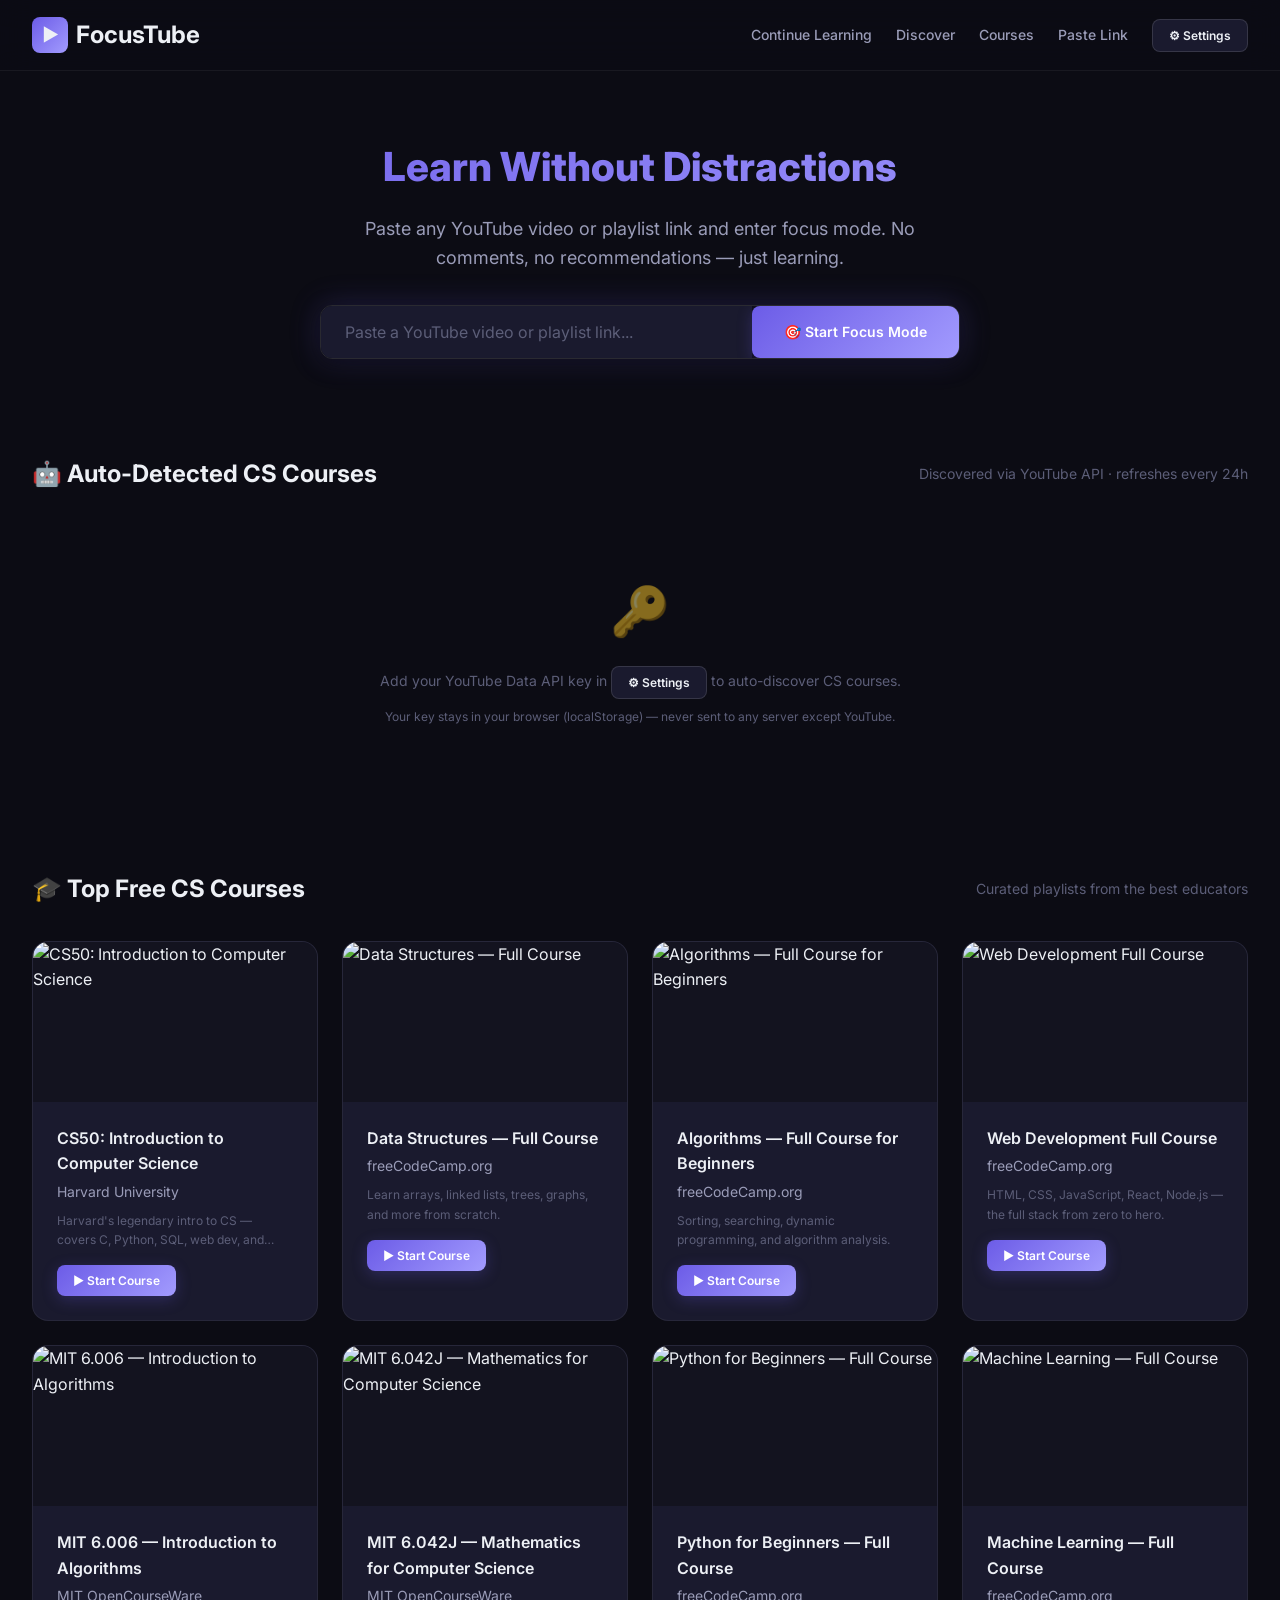
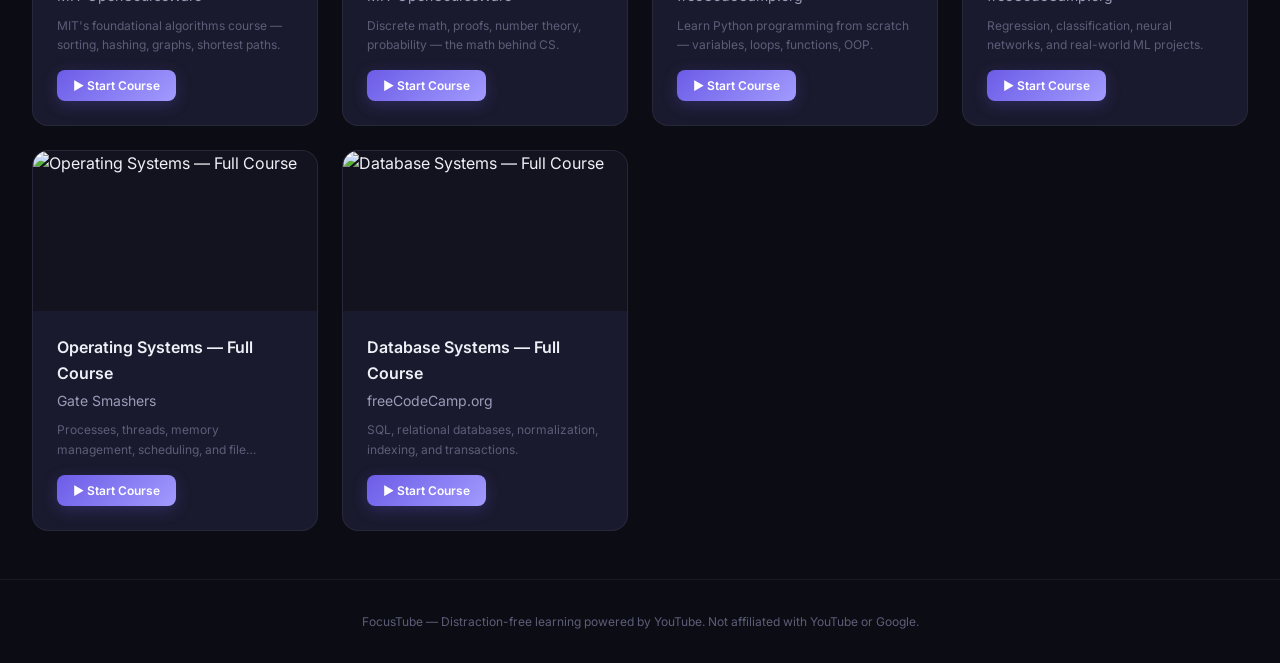
==== player.html @ 4b5ba114 "Initial commit: FocusTube - Distraction-free YouTube CS learning platform" ====
<!DOCTYPE html>
<html lang="en">

<head>
    <meta charset="UTF-8" />
    <meta name="viewport" content="width=device-width, initial-scale=1.0" />
    <title>FocusTube — Player</title>
    <meta name="description" content="Distraction-free YouTube player for focused learning." />
    <link rel="stylesheet" href="styles.css" />
</head>

<body class="player-page">

    <!-- ========== TOP BAR ========== -->
    <header class="player-topbar">
        <a href="index.html" class="back-link">← Back</a>
        <h1 class="player-course-title" id="courseTitle">Loading...</h1>
    </header>

    <!-- ========== MAIN CONTENT ========== -->
    <div class="player-content">

        <!-- Video Panel -->
        <div class="video-panel">
            <div class="video-wrapper">
                <div id="ytPlayer"></div>
            </div>

            <!-- Video Info -->
            <div class="video-info">
                <p class="video-progress-text" id="videoProgressText"></p>
                <div class="player-actions">
                    <button class="btn btn-success btn-sm" id="markCompleteBtn" title="Mark current video as completed">
                        ✓ Mark Complete
                    </button>
                    <button class="btn btn-danger btn-sm" id="restartCourseBtn" title="Reset all progress">
                        ↺ Restart Course
                    </button>
                </div>
            </div>

            <!-- Course Progress Bar -->
            <div class="player-progress-section" id="progressSection">
                <div class="player-progress-label">
                    <span>Course Progress</span>
                    <span id="progressPercent">0%</span>
                </div>
                <div class="player-progress-bar">
                    <div class="player-progress-fill" id="progressFill" style="width: 0%"></div>
                </div>
            </div>
        </div>

        <!-- Playlist Sidebar (hidden for single videos) -->
        <aside class="playlist-sidebar" id="playlistSidebar">
            <div class="sidebar-header">
                <h2 class="sidebar-title" id="sidebarTitle">Playlist</h2>
                <p class="sidebar-count" id="sidebarCount"></p>
            </div>
            <div class="playlist-items" id="playlistItems"></div>
            <div class="shortcuts-hint">
                <span><kbd>Space</kbd> Play/Pause</span>
                <span><kbd>←</kbd> -10s</span>
                <span><kbd>→</kbd> +10s</span>
            </div>
        </aside>
    </div>

    <!-- YouTube IFrame API -->
    <script src="https://www.youtube.com/iframe_api"></script>
    <script src="player.js"></script>
</body>

</html>
---- styles.css ----
/* ============================================================
   FocusTube — Global Styles
   Dark theme, minimal, distraction-free learning aesthetic
   ============================================================ */

/* ---------- Google Fonts ---------- */
@import url('https://fonts.googleapis.com/css2?family=Inter:wght@300;400;500;600;700;800&display=swap');

/* ---------- CSS Custom Properties ---------- */
:root {
  /* Colour palette */
  --bg-primary: #0c0c14;
  --bg-secondary: #13131f;
  --bg-card: #1a1a2e;
  --bg-card-hover: #222240;
  --bg-input: #1a1a2e;
  --bg-sidebar: #111120;

  --accent: #6c5ce7;
  --accent-light: #a29bfe;
  --accent-glow: rgba(108, 92, 231, 0.25);
  --accent-gradient: linear-gradient(135deg, #6c5ce7, #a29bfe);

  --success: #00cec9;
  --success-dim: rgba(0, 206, 201, 0.15);
  --warning: #fdcb6e;
  --danger: #ff7675;

  --text-primary: #edf0f5;
  --text-secondary: #9a9cb8;
  --text-muted: #5c5e78;

  --border: rgba(255, 255, 255, 0.06);
  --border-hover: rgba(255, 255, 255, 0.12);

  /* Spacing */
  --space-xs: 0.25rem;
  --space-sm: 0.5rem;
  --space-md: 1rem;
  --space-lg: 1.5rem;
  --space-xl: 2rem;
  --space-2xl: 3rem;
  --space-3xl: 4rem;

  /* Typography */
  --font-family: 'Inter', -apple-system, BlinkMacSystemFont, 'Segoe UI', sans-serif;
  --font-xs: 0.75rem;
  --font-sm: 0.875rem;
  --font-base: 1rem;
  --font-lg: 1.125rem;
  --font-xl: 1.5rem;
  --font-2xl: 2rem;
  --font-3xl: 2.5rem;

  /* Radii */
  --radius-sm: 8px;
  --radius-md: 12px;
  --radius-lg: 16px;
  --radius-xl: 20px;

  /* Shadows */
  --shadow-sm: 0 2px 8px rgba(0, 0, 0, 0.3);
  --shadow-md: 0 4px 20px rgba(0, 0, 0, 0.4);
  --shadow-lg: 0 8px 40px rgba(0, 0, 0, 0.5);
  --shadow-glow: 0 0 30px var(--accent-glow);

  /* Transitions */
  --transition-fast: 150ms ease;
  --transition-base: 250ms ease;
  --transition-slow: 400ms ease;
}

/* ---------- Reset & Base ---------- */
*,
*::before,
*::after {
  margin: 0;
  padding: 0;
  box-sizing: border-box;
}

html {
  scroll-behavior: smooth;
  -webkit-font-smoothing: antialiased;
  -moz-osx-font-smoothing: grayscale;
}

body {
  font-family: var(--font-family);
  font-size: var(--font-base);
  color: var(--text-primary);
  background: var(--bg-primary);
  line-height: 1.6;
  min-height: 100vh;
}

a {
  color: var(--accent-light);
  text-decoration: none;
  transition: color var(--transition-fast);
}

a:hover {
  color: var(--accent);
}

img {
  max-width: 100%;
  display: block;
}

/* ---------- Scrollbar ---------- */
::-webkit-scrollbar {
  width: 6px;
}

::-webkit-scrollbar-track {
  background: var(--bg-primary);
}

::-webkit-scrollbar-thumb {
  background: var(--text-muted);
  border-radius: 3px;
}

::-webkit-scrollbar-thumb:hover {
  background: var(--text-secondary);
}

/* ============================================================
   LAYOUT
   ============================================================ */

.container {
  max-width: 1280px;
  margin: 0 auto;
  padding: 0 var(--space-xl);
}

/* ---------- Navbar ---------- */
.navbar {
  position: sticky;
  top: 0;
  z-index: 100;
  background: rgba(12, 12, 20, 0.85);
  backdrop-filter: blur(16px);
  -webkit-backdrop-filter: blur(16px);
  border-bottom: 1px solid var(--border);
  padding: var(--space-md) 0;
}

.navbar .container {
  display: flex;
  align-items: center;
  justify-content: space-between;
}

.brand {
  display: flex;
  align-items: center;
  gap: var(--space-sm);
  font-size: var(--font-xl);
  font-weight: 700;
  color: var(--text-primary);
}

.brand-icon {
  width: 36px;
  height: 36px;
  background: var(--accent-gradient);
  border-radius: var(--radius-sm);
  display: flex;
  align-items: center;
  justify-content: center;
  font-size: 18px;
}

.nav-links {
  display: flex;
  align-items: center;
  gap: var(--space-lg);
  list-style: none;
}

.nav-links a {
  color: var(--text-secondary);
  font-size: var(--font-sm);
  font-weight: 500;
  transition: color var(--transition-fast);
}

.nav-links a:hover {
  color: var(--text-primary);
}

/* ---------- Hero / Paste Section ---------- */
.hero {
  text-align: center;
  padding: var(--space-3xl) 0 var(--space-2xl);
}

.hero h1 {
  font-size: var(--font-3xl);
  font-weight: 800;
  margin-bottom: var(--space-md);
  background: var(--accent-gradient);
  -webkit-background-clip: text;
  -webkit-text-fill-color: transparent;
  background-clip: text;
}

.hero p {
  color: var(--text-secondary);
  font-size: var(--font-lg);
  max-width: 550px;
  margin: 0 auto var(--space-xl);
}

.input-group {
  display: flex;
  max-width: 640px;
  margin: 0 auto;
  gap: 0;
  border-radius: var(--radius-md);
  overflow: hidden;
  box-shadow: var(--shadow-md), var(--shadow-glow);
  border: 1px solid var(--border-hover);
  transition: border-color var(--transition-base);
}

.input-group:focus-within {
  border-color: var(--accent);
}

.input-group input {
  flex: 1;
  padding: var(--space-md) var(--space-lg);
  font-size: var(--font-base);
  font-family: var(--font-family);
  background: var(--bg-input);
  color: var(--text-primary);
  border: none;
  outline: none;
}

.input-group input::placeholder {
  color: var(--text-muted);
}

/* ---------- Buttons ---------- */
.btn {
  display: inline-flex;
  align-items: center;
  justify-content: center;
  gap: var(--space-sm);
  padding: var(--space-md) var(--space-xl);
  font-family: var(--font-family);
  font-size: var(--font-sm);
  font-weight: 600;
  border: none;
  border-radius: var(--radius-sm);
  cursor: pointer;
  transition: all var(--transition-base);
  white-space: nowrap;
}

.btn-primary {
  background: var(--accent-gradient);
  color: #fff;
  box-shadow: 0 4px 15px var(--accent-glow);
}

.btn-primary:hover {
  transform: translateY(-2px);
  box-shadow: 0 6px 25px var(--accent-glow);
}

.btn-secondary {
  background: var(--bg-card);
  color: var(--text-primary);
  border: 1px solid var(--border-hover);
}

.btn-secondary:hover {
  background: var(--bg-card-hover);
  border-color: var(--accent);
}

.btn-sm {
  padding: var(--space-sm) var(--space-md);
  font-size: var(--font-xs);
}

.btn-danger {
  background: rgba(255, 118, 117, 0.15);
  color: var(--danger);
  border: 1px solid rgba(255, 118, 117, 0.25);
}

.btn-danger:hover {
  background: rgba(255, 118, 117, 0.25);
}

.btn-success {
  background: rgba(0, 206, 201, 0.15);
  color: var(--success);
  border: 1px solid rgba(0, 206, 201, 0.25);
}

.btn-success:hover {
  background: rgba(0, 206, 201, 0.25);
}

/* ---------- Sections ---------- */
.section {
  padding: var(--space-2xl) 0;
}

.section-header {
  display: flex;
  align-items: center;
  justify-content: space-between;
  margin-bottom: var(--space-xl);
}

.section-title {
  font-size: var(--font-xl);
  font-weight: 700;
  color: var(--text-primary);
}

.section-subtitle {
  font-size: var(--font-sm);
  color: var(--text-muted);
}

/* ---------- Course Grid ---------- */
.course-grid {
  display: grid;
  grid-template-columns: repeat(auto-fill, minmax(280px, 1fr));
  gap: var(--space-lg);
}

/* ---------- Card ---------- */
.card {
  background: var(--bg-card);
  border: 1px solid var(--border);
  border-radius: var(--radius-lg);
  overflow: hidden;
  transition: all var(--transition-base);
  cursor: pointer;
}

.card:hover {
  transform: translateY(-4px);
  border-color: var(--border-hover);
  box-shadow: var(--shadow-md);
}

.card-thumb {
  position: relative;
  width: 100%;
  aspect-ratio: 16 / 9;
  overflow: hidden;
  background: var(--bg-secondary);
}

.card-thumb img {
  width: 100%;
  height: 100%;
  object-fit: cover;
  transition: transform var(--transition-slow);
}

.card:hover .card-thumb img {
  transform: scale(1.05);
}

.card-body {
  padding: var(--space-lg);
}

.card-title {
  font-size: var(--font-base);
  font-weight: 600;
  color: var(--text-primary);
  margin-bottom: var(--space-xs);
  display: -webkit-box;
  -webkit-line-clamp: 2;
  -webkit-box-orient: vertical;
  overflow: hidden;
}

.card-channel {
  font-size: var(--font-sm);
  color: var(--text-secondary);
  margin-bottom: var(--space-sm);
}

.card-description {
  font-size: var(--font-xs);
  color: var(--text-muted);
  margin-bottom: var(--space-md);
  display: -webkit-box;
  -webkit-line-clamp: 2;
  -webkit-box-orient: vertical;
  overflow: hidden;
}

.card-footer {
  display: flex;
  align-items: center;
  justify-content: space-between;
  gap: var(--space-sm);
}

/* ---------- Progress Bar ---------- */
.progress-bar-container {
  width: 100%;
  height: 6px;
  background: rgba(255, 255, 255, 0.06);
  border-radius: 3px;
  overflow: hidden;
  margin-top: var(--space-sm);
}

.progress-bar-fill {
  height: 100%;
  background: var(--accent-gradient);
  border-radius: 3px;
  transition: width var(--transition-slow);
}

.progress-text {
  font-size: var(--font-xs);
  color: var(--text-secondary);
  margin-top: var(--space-xs);
}

/* ---------- Continue Learning Card ---------- */
.continue-card {
  display: flex;
  align-items: center;
  background: var(--bg-card);
  border: 1px solid var(--border);
  border-radius: var(--radius-md);
  overflow: hidden;
  transition: all var(--transition-base);
}

.continue-card:hover {
  border-color: var(--border-hover);
  box-shadow: var(--shadow-sm);
}

.continue-card .card-thumb {
  width: 200px;
  min-width: 200px;
  aspect-ratio: 16 / 9;
}

.continue-card .card-body {
  flex: 1;
  padding: var(--space-md) var(--space-lg);
}

.continue-card .card-footer {
  padding: 0 var(--space-lg) var(--space-md);
}

/* ============================================================
   PLAYER PAGE
   ============================================================ */

.player-page {
  display: flex;
  flex-direction: column;
  min-height: 100vh;
}

/* Top bar */
.player-topbar {
  display: flex;
  align-items: center;
  gap: var(--space-md);
  padding: var(--space-md) var(--space-xl);
  background: var(--bg-secondary);
  border-bottom: 1px solid var(--border);
}

.back-link {
  display: inline-flex;
  align-items: center;
  gap: var(--space-xs);
  color: var(--text-secondary);
  font-size: var(--font-sm);
  font-weight: 500;
}

.back-link:hover {
  color: var(--accent-light);
}

.player-course-title {
  font-size: var(--font-lg);
  font-weight: 600;
  color: var(--text-primary);
  flex: 1;
  white-space: nowrap;
  overflow: hidden;
  text-overflow: ellipsis;
}

/* Main content area */
.player-content {
  display: flex;
  flex: 1;
  overflow: hidden;
}

/* Video panel */
.video-panel {
  flex: 1;
  display: flex;
  flex-direction: column;
  padding: var(--space-lg);
  min-width: 0;
}

.video-wrapper {
  position: relative;
  width: 100%;
  padding-bottom: 56.25%;
  /* 16:9 */
  background: #000;
  border-radius: var(--radius-md);
  overflow: hidden;
  box-shadow: var(--shadow-lg);
}

.video-wrapper iframe {
  position: absolute;
  top: 0;
  left: 0;
  width: 100%;
  height: 100%;
  border: none;
}

.video-info {
  margin-top: var(--space-lg);
  display: flex;
  align-items: center;
  justify-content: space-between;
  flex-wrap: wrap;
  gap: var(--space-md);
}

.video-progress-text {
  font-size: var(--font-sm);
  color: var(--text-secondary);
}

.video-progress-text span {
  color: var(--accent-light);
  font-weight: 600;
}

.player-actions {
  display: flex;
  gap: var(--space-sm);
  flex-wrap: wrap;
}

.player-progress-section {
  margin-top: var(--space-md);
}

.player-progress-label {
  display: flex;
  align-items: center;
  justify-content: space-between;
  font-size: var(--font-sm);
  color: var(--text-secondary);
  margin-bottom: var(--space-xs);
}

.player-progress-bar {
  width: 100%;
  height: 8px;
  background: rgba(255, 255, 255, 0.06);
  border-radius: 4px;
  overflow: hidden;
}

.player-progress-fill {
  height: 100%;
  background: var(--accent-gradient);
  border-radius: 4px;
  transition: width var(--transition-base);
}

/* Playlist sidebar */
.playlist-sidebar {
  width: 380px;
  min-width: 380px;
  background: var(--bg-sidebar);
  border-left: 1px solid var(--border);
  display: flex;
  flex-direction: column;
  overflow: hidden;
}

.sidebar-header {
  padding: var(--space-lg);
  border-bottom: 1px solid var(--border);
}

.sidebar-title {
  font-size: var(--font-base);
  font-weight: 600;
  color: var(--text-primary);
  margin-bottom: var(--space-xs);
}

.sidebar-count {
  font-size: var(--font-xs);
  color: var(--text-muted);
}

.playlist-items {
  flex: 1;
  overflow-y: auto;
  padding: var(--space-sm) 0;
}

.playlist-item {
  display: flex;
  align-items: center;
  gap: var(--space-md);
  padding: var(--space-sm) var(--space-lg);
  cursor: pointer;
  transition: background var(--transition-fast);
  border-left: 3px solid transparent;
}

.playlist-item:hover {
  background: rgba(255, 255, 255, 0.03);
}

.playlist-item.active {
  background: rgba(108, 92, 231, 0.1);
  border-left-color: var(--accent);
}

.playlist-item.completed .item-title {
  color: var(--text-muted);
}

.item-index {
  font-size: var(--font-xs);
  color: var(--text-muted);
  min-width: 24px;
  text-align: center;
}

.item-check {
  color: var(--success);
  font-size: var(--font-sm);
}

.item-title {
  font-size: var(--font-sm);
  color: var(--text-secondary);
  flex: 1;
  display: -webkit-box;
  -webkit-line-clamp: 2;
  -webkit-box-orient: vertical;
  overflow: hidden;
}

.playlist-item.active .item-title {
  color: var(--text-primary);
  font-weight: 500;
}

/* Keyboard shortcuts tooltip */
.shortcuts-hint {
  padding: var(--space-md) var(--space-lg);
  border-top: 1px solid var(--border);
  font-size: var(--font-xs);
  color: var(--text-muted);
  display: flex;
  flex-wrap: wrap;
  gap: var(--space-sm);
}

.shortcuts-hint kbd {
  background: var(--bg-card);
  padding: 2px 6px;
  border-radius: 4px;
  font-family: var(--font-family);
  font-size: 11px;
  border: 1px solid var(--border-hover);
  color: var(--text-secondary);
}

/* ============================================================
   UTILITIES
   ============================================================ */

.hidden {
  display: none !important;
}

.fade-in {
  animation: fadeIn var(--transition-slow) ease both;
}

@keyframes fadeIn {
  from {
    opacity: 0;
    transform: translateY(10px);
  }

  to {
    opacity: 1;
    transform: translateY(0);
  }
}

.text-muted {
  color: var(--text-muted);
}

/* Toast notification */
.toast {
  position: fixed;
  bottom: var(--space-xl);
  right: var(--space-xl);
  background: var(--bg-card);
  border: 1px solid var(--border-hover);
  border-radius: var(--radius-md);
  padding: var(--space-md) var(--space-lg);
  color: var(--text-primary);
  font-size: var(--font-sm);
  box-shadow: var(--shadow-lg);
  z-index: 1000;
  animation: slideInUp 300ms ease;
}

@keyframes slideInUp {
  from {
    opacity: 0;
    transform: translateY(20px);
  }

  to {
    opacity: 1;
    transform: translateY(0);
  }
}

/* Empty state */
.empty-state {
  text-align: center;
  padding: var(--space-2xl) var(--space-xl);
  color: var(--text-muted);
}

.empty-state-icon {
  font-size: 48px;
  margin-bottom: var(--space-md);
  opacity: 0.5;
}

.empty-state p {
  font-size: var(--font-sm);
}

/* ============================================================
   RESPONSIVE
   ============================================================ */

/* Tablet */
@media (max-width: 1024px) {
  .player-content {
    flex-direction: column;
  }

  .playlist-sidebar {
    width: 100%;
    min-width: 100%;
    max-height: 350px;
    border-left: none;
    border-top: 1px solid var(--border);
  }

  .course-grid {
    grid-template-columns: repeat(auto-fill, minmax(240px, 1fr));
  }
}

/* Mobile */
@media (max-width: 640px) {
  .container {
    padding: 0 var(--space-md);
  }

  .hero h1 {
    font-size: var(--font-2xl);
  }

  .hero p {
    font-size: var(--font-base);
  }

  .input-group {
    flex-direction: column;
    border-radius: var(--radius-sm);
  }

  .input-group input {
    border-radius: var(--radius-sm) var(--radius-sm) 0 0;
  }

  .input-group .btn {
    border-radius: 0 0 var(--radius-sm) var(--radius-sm);
  }

  .course-grid {
    grid-template-columns: 1fr;
  }

  .continue-card {
    flex-direction: column;
  }

  .continue-card .card-thumb {
    width: 100%;
    min-width: 100%;
  }

  .section-header {
    flex-direction: column;
    align-items: flex-start;
    gap: var(--space-sm);
  }

  .video-panel {
    padding: var(--space-sm);
  }

  .player-topbar {
    padding: var(--space-md);
  }

  .nav-links {
    display: none;
  }
}

/* ============================================================
   MODAL
   ============================================================ */

.modal-overlay {
  position: fixed;
  inset: 0;
  background: rgba(0, 0, 0, 0.7);
  backdrop-filter: blur(6px);
  -webkit-backdrop-filter: blur(6px);
  display: flex;
  align-items: center;
  justify-content: center;
  z-index: 200;
  animation: fadeIn 200ms ease;
}

.modal {
  background: var(--bg-secondary);
  border: 1px solid var(--border-hover);
  border-radius: var(--radius-lg);
  width: 90%;
  max-width: 480px;
  box-shadow: var(--shadow-lg);
}

.modal-header {
  display: flex;
  align-items: center;
  justify-content: space-between;
  padding: var(--space-lg);
  border-bottom: 1px solid var(--border);
}

.modal-header h2 {
  font-size: var(--font-lg);
  font-weight: 600;
}

.modal-close {
  background: none;
  border: none;
  color: var(--text-muted);
  font-size: var(--font-lg);
  cursor: pointer;
  padding: var(--space-xs);
  transition: color var(--transition-fast);
}

.modal-close:hover {
  color: var(--text-primary);
}

.modal-body {
  padding: var(--space-lg);
}

.modal-label {
  display: block;
  font-size: var(--font-sm);
  font-weight: 600;
  color: var(--text-primary);
  margin-bottom: var(--space-xs);
}

.modal-hint {
  font-size: var(--font-xs);
  color: var(--text-muted);
  margin-bottom: var(--space-md);
}

.modal-input {
  width: 100%;
  padding: var(--space-md);
  font-family: var(--font-family);
  font-size: var(--font-sm);
  background: var(--bg-card);
  color: var(--text-primary);
  border: 1px solid var(--border-hover);
  border-radius: var(--radius-sm);
  outline: none;
  transition: border-color var(--transition-fast);
}

.modal-input:focus {
  border-color: var(--accent);
}

.modal-footer {
  padding: var(--space-lg);
  border-top: 1px solid var(--border);
  display: flex;
  justify-content: flex-end;
  gap: var(--space-sm);
}

/* ============================================================
   SHIMMER LOADING
   ============================================================ */

.shimmer {
  background: linear-gradient(90deg,
      var(--bg-card) 25%,
      var(--bg-card-hover) 50%,
      var(--bg-card) 75%);
  background-size: 200% 100%;
  animation: shimmerAnim 1.5s ease-in-out infinite;
  border-radius: var(--radius-sm);
}

.shimmer-card {
  pointer-events: none;
}

.shimmer-card .card-thumb {
  aspect-ratio: 16 / 9;
}

.shimmer-line {
  display: block;
}

@keyframes shimmerAnim {
  0% {
    background-position: 200% 0;
  }

  100% {
    background-position: -200% 0;
  }
}

/* ============================================================
   BADGES
   ============================================================ */

.trusted-badge {
  display: inline-flex;
  align-items: center;
  gap: 3px;
  font-size: 11px;
  font-weight: 600;
  color: var(--warning);
  background: rgba(253, 203, 110, 0.12);
  padding: 2px 8px;
  border-radius: 12px;
  vertical-align: middle;
  margin-left: 4px;
}

.card-duration-badge {
  position: absolute;
  bottom: 8px;
  right: 8px;
  background: rgba(0, 0, 0, 0.8);
  color: #fff;
  font-size: 11px;
  font-weight: 600;
  padding: 2px 8px;
  border-radius: 4px;
}

/* ============================================================
   FOOTER
   ============================================================ */
.footer {
  text-align: center;
  padding: var(--space-xl) 0;
  border-top: 1px solid var(--border);
  color: var(--text-muted);
  font-size: var(--font-xs);
}
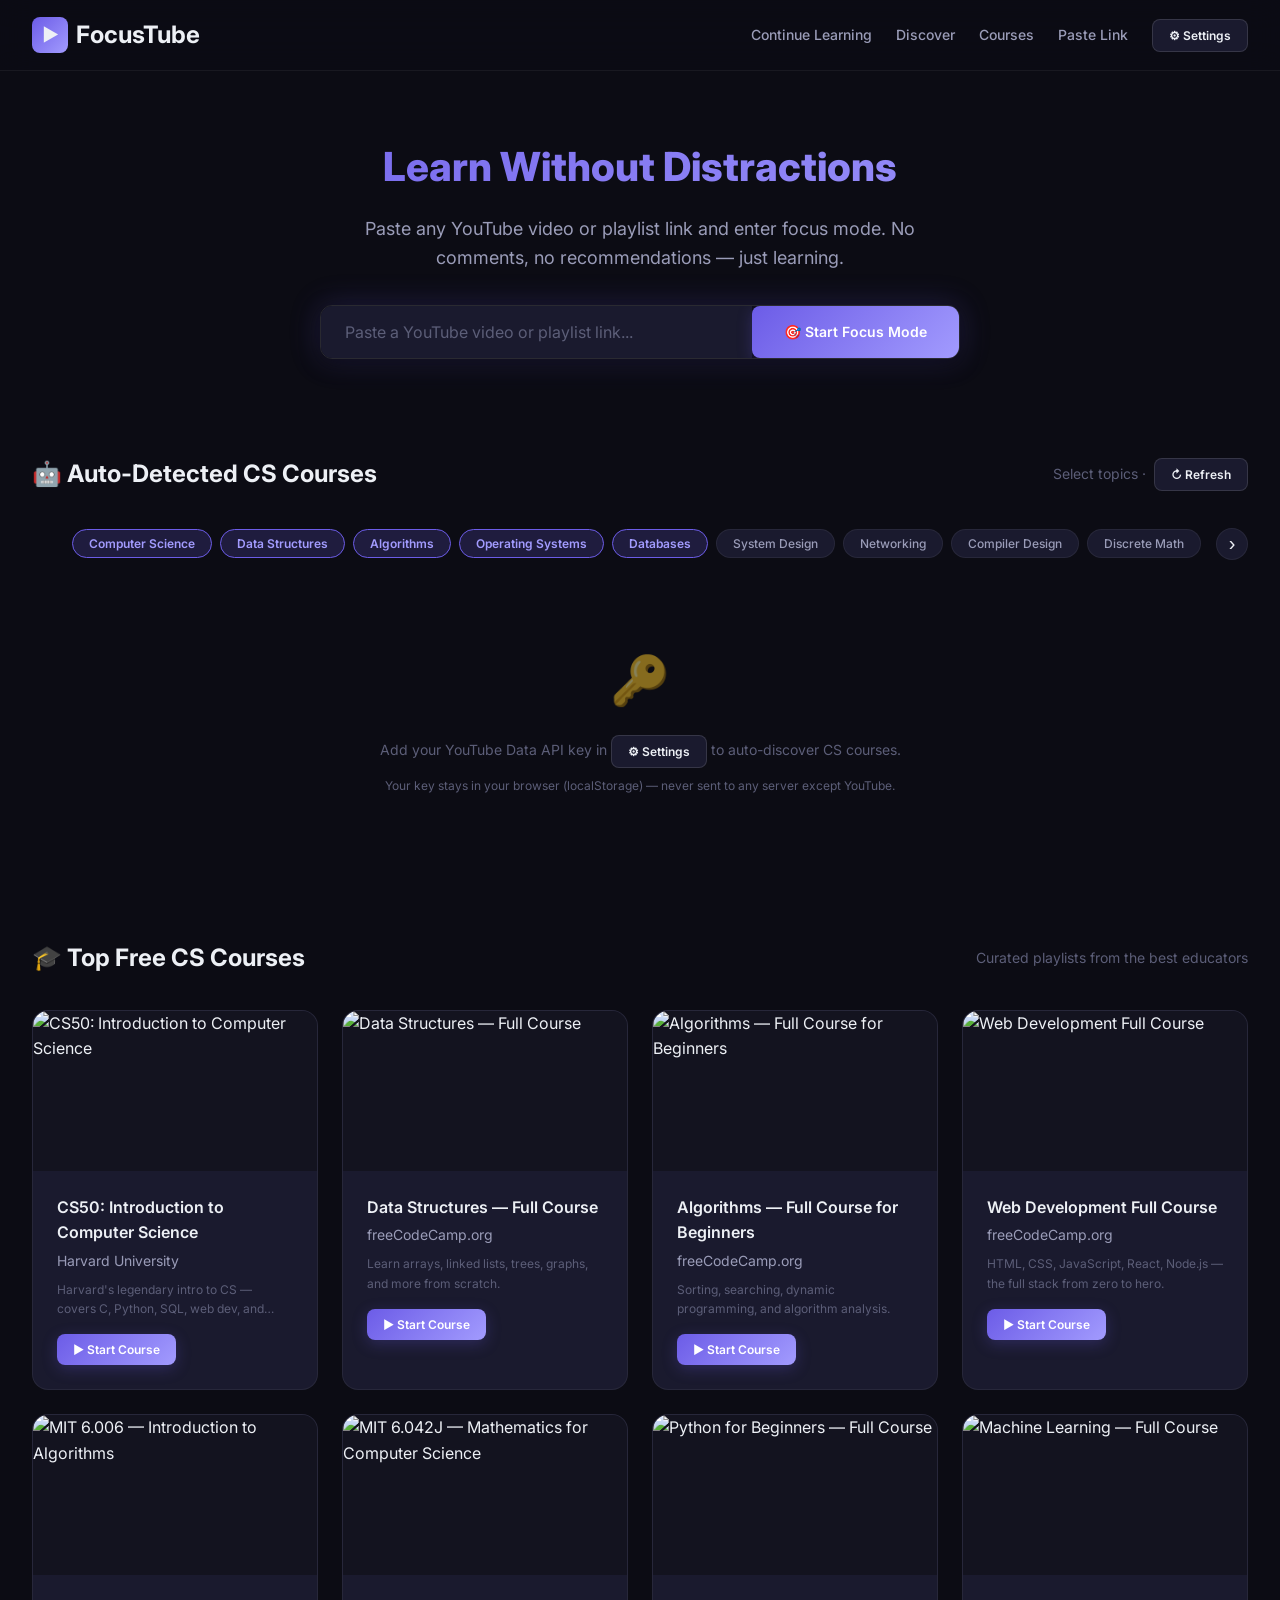
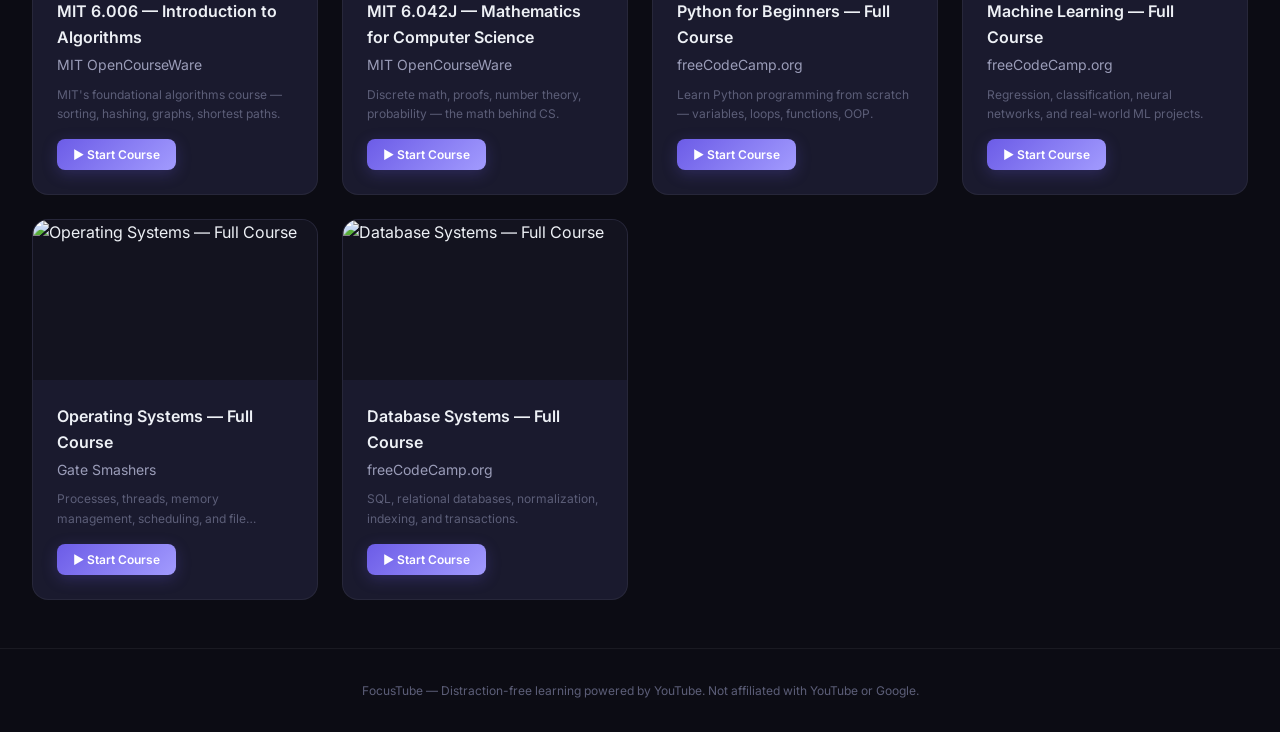
==== commit 5797781e: "docs: add vibe-coded README.md and finalize styles" ====
--- a/player.html
+++ b/player.html
@@ -24,6 +24,13 @@
         <div class="video-panel">
             <div class="video-wrapper">
                 <div id="ytPlayer"></div>
+                <div id="distractionOverlay" class="distraction-overlay hidden">
+                    <div class="overlay-content">
+                        <h2 class="overlay-title">Paused for Focus</h2>
+                        <p class="overlay-text">Click anywhere to resume your learning journey.</p>
+                        <button class="btn btn-primary" onclick="resumeVideo()">▶ Resume Video</button>
+                    </div>
+                </div>
             </div>
 
             <!-- Video Info -->
--- a/styles.css
+++ b/styles.css
@@ -530,8 +530,8 @@
 .video-wrapper {
   position: relative;
   width: 100%;
-  padding-bottom: 56.25%;
-  /* 16:9 */
+  aspect-ratio: 16 / 9;
+  /* Modern aspect-ratio */
   background: #000;
   border-radius: var(--radius-md);
   overflow: hidden;
@@ -545,6 +545,67 @@
   width: 100%;
   height: 100%;
   border: none;
+  z-index: 1;
+}
+
+.distraction-overlay {
+  position: absolute;
+  top: 0;
+  left: 0;
+  width: 100%;
+  height: 100%;
+  background: rgba(12, 12, 20, 0.98);
+  /* Near opaque to hide suggestions */
+  backdrop-filter: blur(12px);
+  -webkit-backdrop-filter: blur(12px);
+  display: flex;
+  align-items: center;
+  justify-content: center;
+  z-index: 100;
+  cursor: pointer;
+  transition: opacity var(--transition-slow), visibility var(--transition-slow);
+}
+
+.distraction-overlay.hidden {
+  opacity: 0;
+  visibility: hidden;
+  pointer-events: none;
+}
+
+.overlay-content {
+  text-align: center;
+  padding: var(--space-xl);
+  max-width: 450px;
+  animation: fadeInOverlay 0.5s ease-out;
+}
+
+.overlay-title {
+  font-size: var(--font-lg);
+  font-weight: 700;
+  margin-bottom: var(--space-md);
+  background: var(--accent-gradient);
+  -webkit-background-clip: text;
+  -webkit-text-fill-color: transparent;
+  background-clip: text;
+}
+
+.overlay-text {
+  color: var(--text-secondary);
+  font-size: var(--font-base);
+  margin-bottom: var(--space-lg);
+  line-height: 1.6;
+}
+
+@keyframes fadeInOverlay {
+  from {
+    opacity: 0;
+    transform: translateY(-15px);
+  }
+
+  to {
+    opacity: 1;
+    transform: translateY(0);
+  }
 }
 
 .video-info {
@@ -954,6 +1015,103 @@
   display: flex;
   justify-content: flex-end;
   gap: var(--space-sm);
+}
+
+/* ============================================================
+   TOPIC CHIPS
+   ============================================================ */
+
+.topic-chips-wrapper {
+  position: relative;
+  display: flex;
+  align-items: center;
+  margin-bottom: var(--space-xl);
+  padding: 0 40px;
+  /* Space for arrows */
+}
+
+.topic-chips {
+  display: flex;
+  flex-wrap: nowrap;
+  /* Force single line */
+  gap: var(--space-sm);
+  overflow-x: auto;
+  scroll-behavior: smooth;
+  -ms-overflow-style: none;
+  /* IE and Edge */
+  scrollbar-width: none;
+  /* Firefox */
+  padding: 4px 0;
+}
+
+.topic-chips::-webkit-scrollbar {
+  display: none;
+  /* Chrome, Safari and Opera */
+}
+
+.topic-chip {
+  display: inline-flex;
+  align-items: center;
+  padding: 6px 16px;
+  font-family: var(--font-family);
+  font-size: var(--font-xs);
+  font-weight: 500;
+  color: var(--text-secondary);
+  background: var(--bg-card);
+  border: 1px solid var(--border);
+  border-radius: 20px;
+  cursor: pointer;
+  transition: all var(--transition-fast);
+  white-space: nowrap;
+  flex-shrink: 0;
+}
+
+.topic-chip:hover {
+  border-color: var(--accent);
+  color: var(--text-primary);
+  transform: translateY(-1px);
+}
+
+.topic-chip.active {
+  background: rgba(108, 92, 231, 0.2);
+  border-color: var(--accent);
+  color: var(--accent-light);
+  font-weight: 600;
+}
+
+.scroll-arrow {
+  position: absolute;
+  top: 50%;
+  transform: translateY(-50%);
+  width: 32px;
+  height: 32px;
+  border-radius: 50%;
+  background: var(--bg-card);
+  border: 1px solid var(--border);
+  color: var(--text-primary);
+  display: flex;
+  align-items: center;
+  justify-content: center;
+  cursor: pointer;
+  z-index: 10;
+  transition: all var(--transition-fast);
+  font-size: 20px;
+  opacity: 0;
+  pointer-events: none;
+}
+
+.scroll-arrow:hover {
+  background: var(--bg-card-hover);
+  border-color: var(--accent);
+  color: var(--accent);
+}
+
+.scroll-arrow-left {
+  left: 0;
+}
+
+.scroll-arrow-right {
+  right: 0;
 }
 
 /* ============================================================
@@ -1023,6 +1181,69 @@
 }
 
 /* ============================================================
+   MAGIC EFFECTS — Border Glow, Spotlight, Particles
+   ============================================================ */
+
+.magic-glow {
+  --glow-x: 50%;
+  --glow-y: 50%;
+  --glow-intensity: 0;
+  --glow-radius: 400px;
+  --glow-color: 108, 92, 231;
+}
+
+/* Border glow pseudo-element — follows cursor */
+.magic-glow::after {
+  content: '';
+  position: absolute;
+  inset: 0;
+  padding: 4px;
+  background: radial-gradient(var(--glow-radius) circle at var(--glow-x) var(--glow-y),
+      rgba(var(--glow-color), calc(var(--glow-intensity) * 0.8)) 0%,
+      rgba(var(--glow-color), calc(var(--glow-intensity) * 0.4)) 30%,
+      transparent 60%);
+  border-radius: inherit;
+  -webkit-mask:
+    linear-gradient(#fff 0 0) content-box,
+    linear-gradient(#fff 0 0);
+  -webkit-mask-composite: xor;
+  mask:
+    linear-gradient(#fff 0 0) content-box,
+    linear-gradient(#fff 0 0);
+  mask-composite: exclude;
+  pointer-events: none;
+  z-index: 1;
+  transition: opacity 0.3s ease;
+}
+
+.magic-glow:hover {
+  box-shadow:
+    0 4px 20px rgba(46, 24, 78, 0.3),
+    0 0 30px rgba(108, 92, 231, 0.15);
+}
+
+/* Particle soft glow */
+.magic-particle::before {
+  content: '';
+  position: absolute;
+  top: -2px;
+  left: -2px;
+  right: -2px;
+  bottom: -2px;
+  background: rgba(108, 92, 231, 0.2);
+  border-radius: 50%;
+  z-index: -1;
+}
+
+/* Global spotlight cursor follower */
+.global-spotlight {
+  mix-blend-mode: screen;
+  will-change: transform, opacity;
+  z-index: 200 !important;
+  pointer-events: none;
+}
+
+/* ============================================================
    FOOTER
    ============================================================ */
 .footer {
